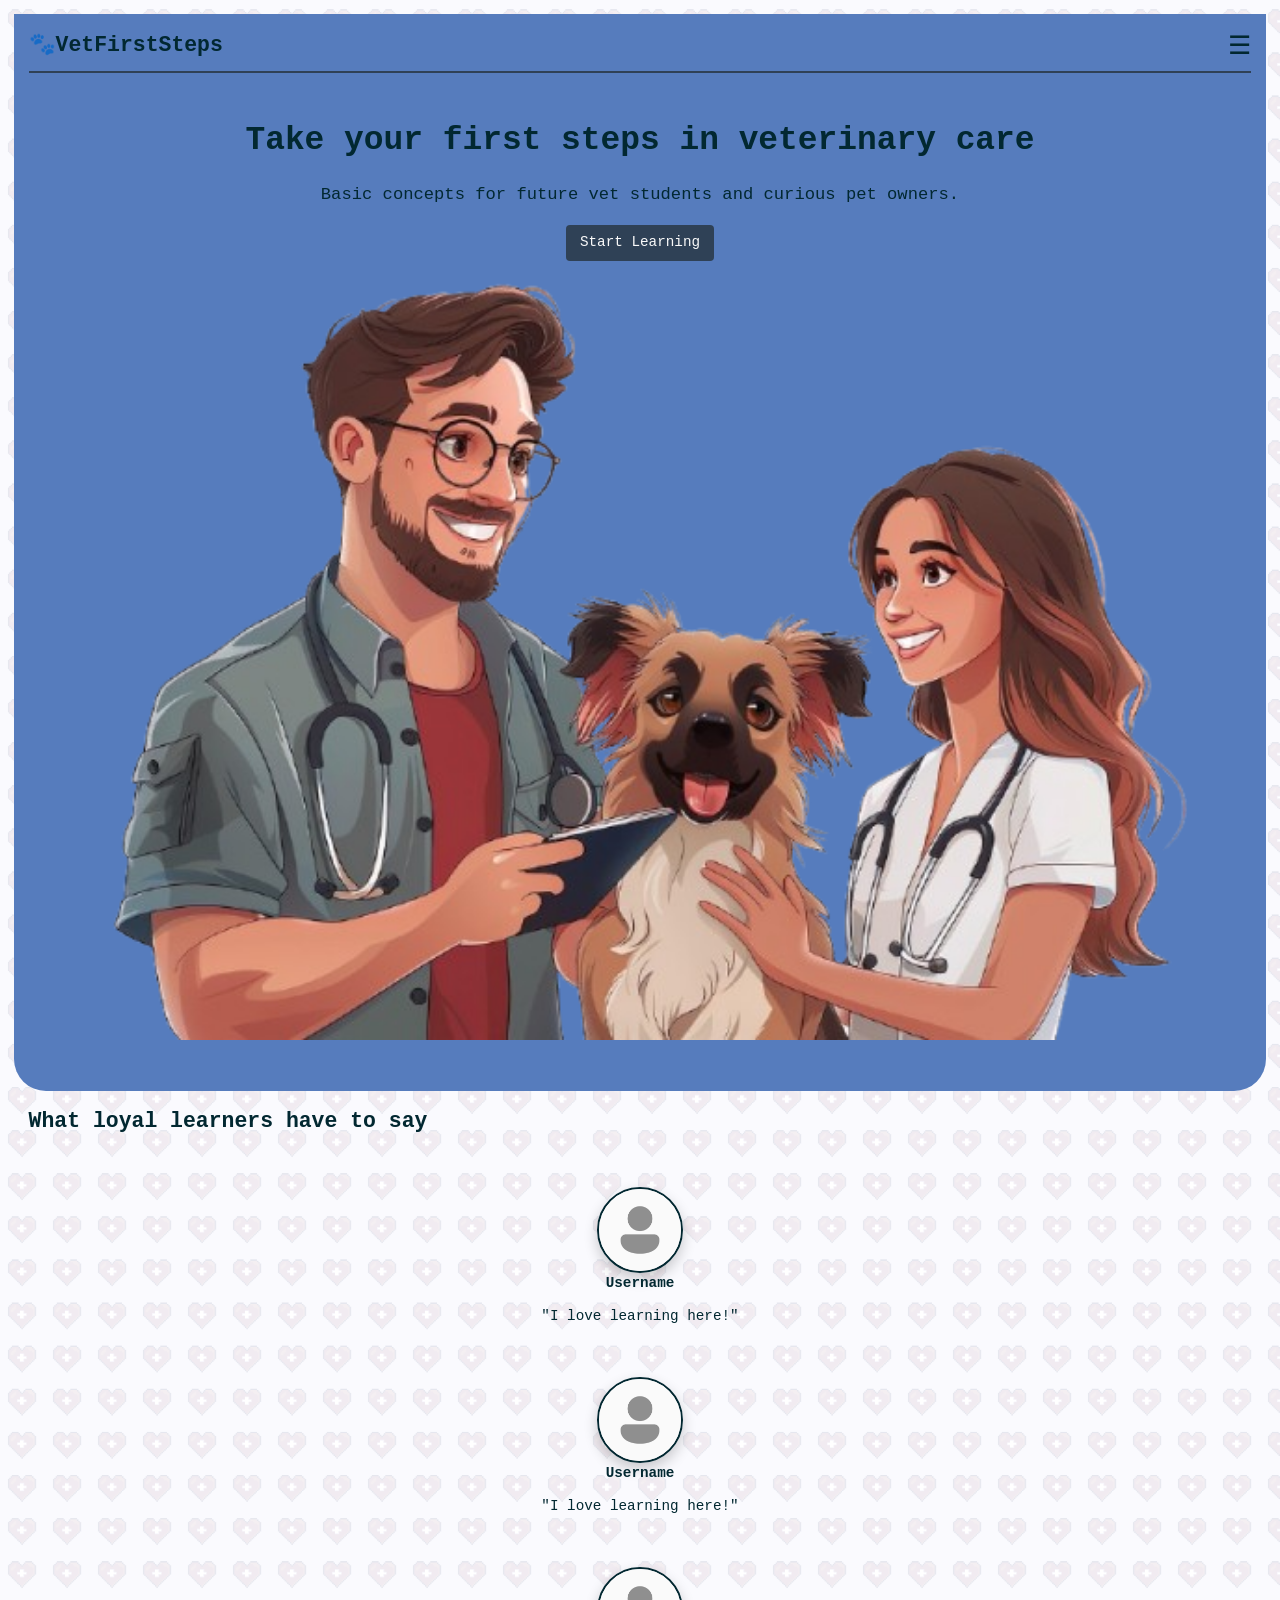
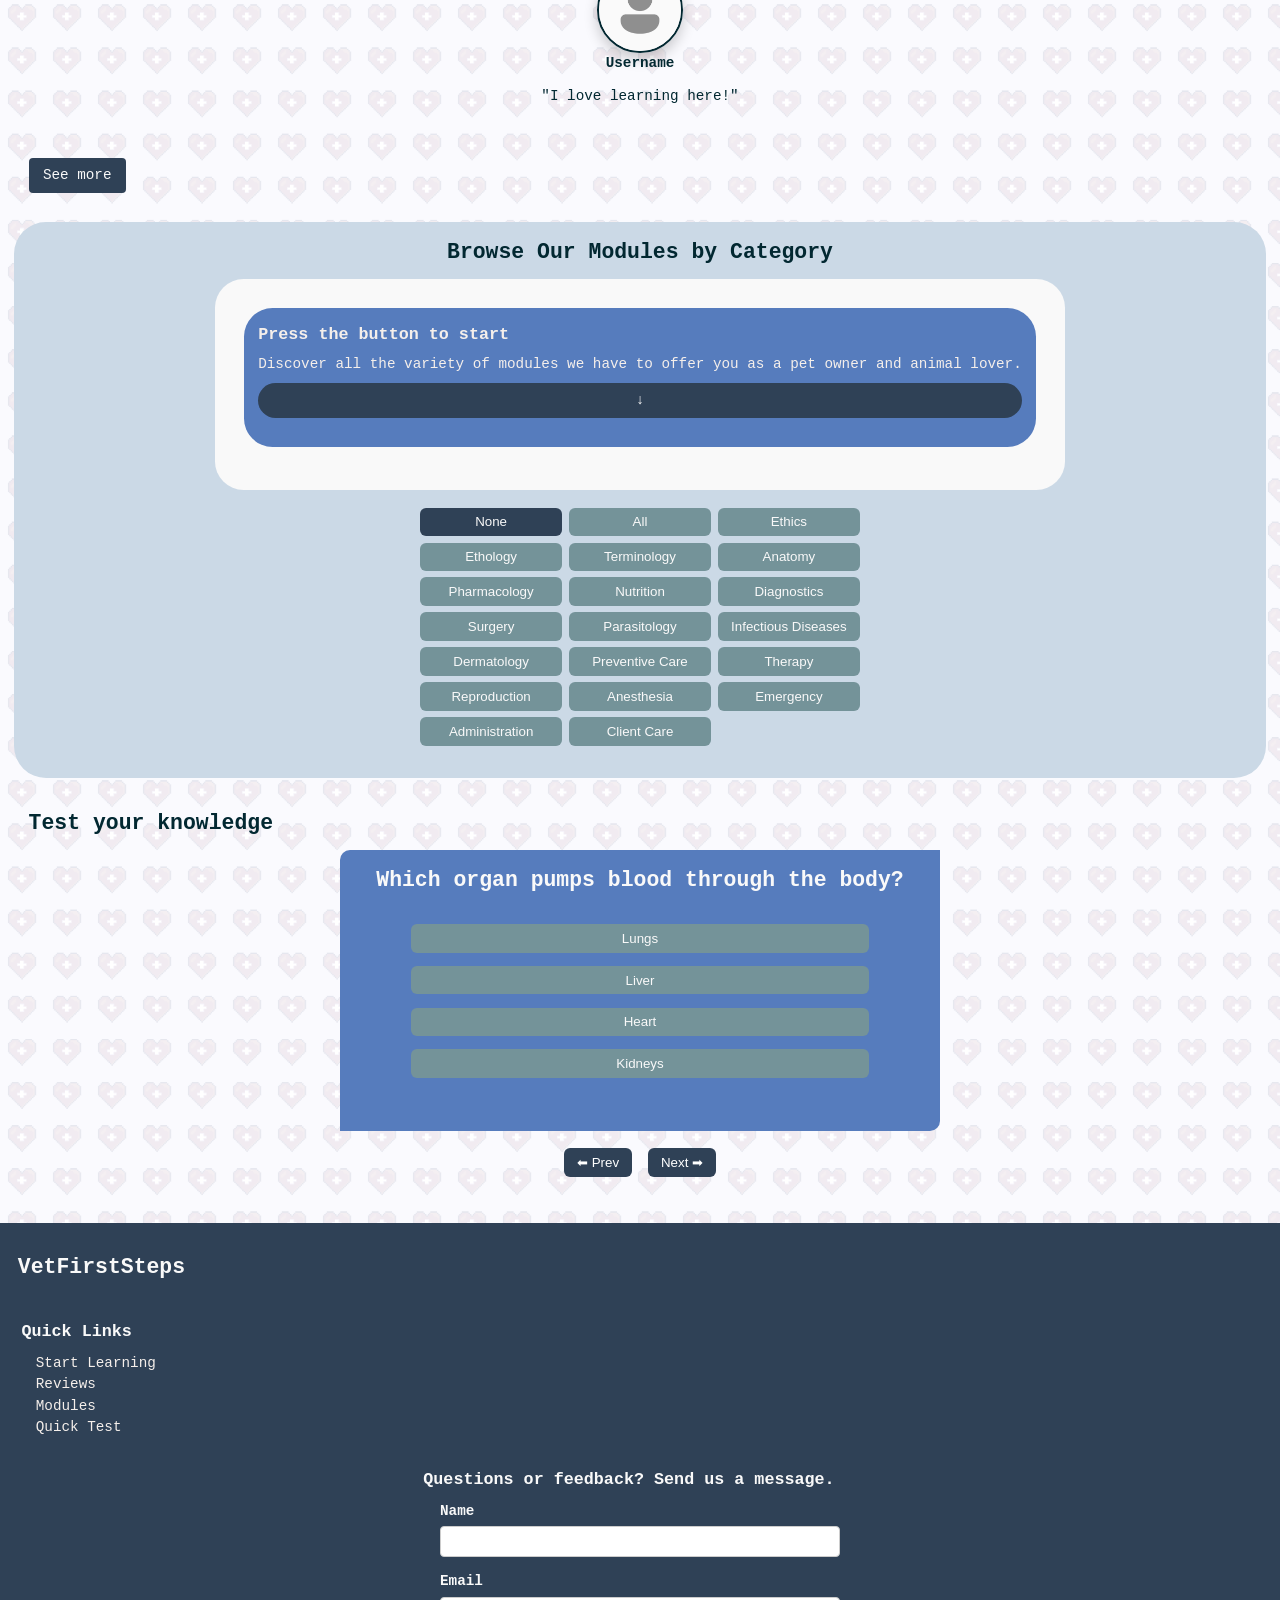
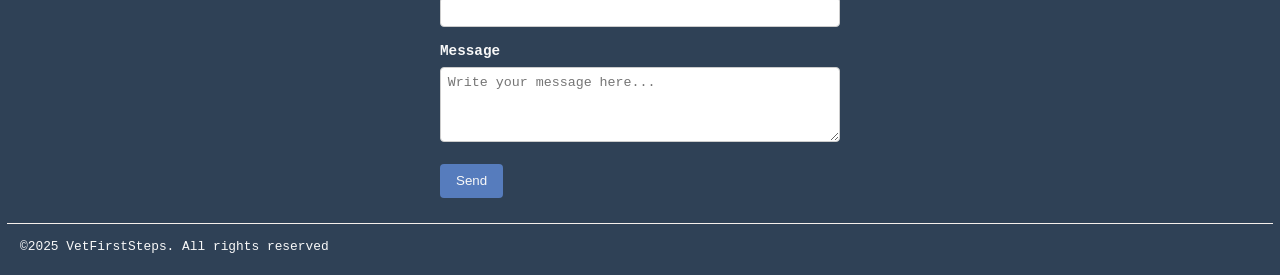
==== index.html @ 9c75fed6 "Initial Commit" ====
<!DOCTYPE html>
<html lang="en">
<head>
    <meta charset="UTF-8">
    <meta name="viewport" content="width=device-width, initial-scale=1.0">
    <title>VetFirstSteps</title>
    <link rel="stylesheet" href="styles/index.css">
    <script src="https://code.jquery.com/jquery-3.6.0.min.js" defer></script>
    <script src="js/index.js" defer></script>
</head>
<body>
    <div class="first-portion">
        <header class="site-header">
            <h2>🐾VetFirstSteps</h2>
            <button id="menu-toggle" class="menu-toggle" type="button" aria-expanded="false" aria-controls="site-header">
                ☰
            </button>
        </header>
        <nav class="site-nav" id="main-nav">
            <a href="pages/AboutUs.html">About us</a>
            <a href="pages/Help.html">Help</a>
            <div id="actions">
                <a href="pages/Login.html">Login</a>
                <span class="sep">•</span>
                <a href="pages/SignUp.html">Sign up</a>
            </div>
            <div id="nav-buttons">
                <h4>Settings</h4>
                <span>Change Language ES/EN</span><br>
                <label class="switch" id="lang-toggle">
                    <input type="checkbox">
                    <span class="slider"></span>
                </label><br>
                <span>Change Theme</span><br>
                <label class="switch" id="theme-toggle">
                    <input type="checkbox">
                    <span class="slider"></span>
                </label>
            </div>
        </nav>
        <section class="site-section">
            <div id="section-content">
                <h1>Take your first steps in veterinary care</h1>
                <p>Basic concepts for future vet students and curious pet owners.</p>
                <a href="modules/index.html">Start Learning</a>
            </div>
            <div id="section-image">
                <figure>
                    <img src="images/section-image.png" alt="section">
                </figure>
            </div>
        </section>
    </div>
    <div class="reviews" id="review-section">
        <h2>What loyal learners have to say</h2>
        <div class="review-card">
            <figure>
                <img src="images/user.png" alt="user">
                <figcaption>Username</figcaption>
            </figure>
            <p>"I love learning here!"</p>
        </div>
        <div class="review-card">
            <figure>
                <img src="images/user.png" alt="user">
                <figcaption>Username</figcaption>
            </figure>
            <p>"I love learning here!"</p>
        </div>
        <div class="review-card">
            <figure>
                <img src="images/user.png" alt="user">
                <figcaption>Username</figcaption>
            </figure>
            <p>"I love learning here!"</p>
        </div>
        <a href="#more">See more</a>
    </div>
    <div class="modules">
        <h2>Browse Our Modules by Category</h2>
        <div id="modules-grid">
            <article class="module-card" id="mod-profEth" data-category="ethics">
                <img src="images/modules/mod-profEth.png" alt="">
                <h3>Professional Ethics</h3>
                <p>Foundations of ethical practice in veterinary medicine.</p>
                <a href="modules/professional-ethics.html" class="module-link">View Module</a>
            </article>

            <article class="module-card" id="mod-canFelEth" data-category="ethology">
            <h3>Canine and Feline Ethology</h3>
            <p>Behavioral principles of dogs and cats.</p>
            <a href="modules/canine-feline-ethology.html" class="module-link">View Module</a>
            </article>

            <article class="module-card" id="mod-VetTerm" data-category="terminology">
            <h3>Veterinary Terminology</h3>
            <p>Essential terms and vocabulary for veterinary practice.</p>
            <a href="modules/veterinary-terminology.html" class="module-link">View Module</a>
            </article>

            <article class="module-card" id="mod-oie" data-category="ethics">
            <h3>OIE General Overview</h3>
            <p>Introduction to international veterinary standards and the OIE.</p>
            <a href="modules/oie-general-overview.html" class="module-link">View Module</a>
            </article>

            <article class="module-card" id="mod-anat1" data-category="anatomy">
            <h3>Anatomy & Physiology I</h3>
            <p>Basic structures and functions of animal bodies.</p>
            <a href="modules/anatomy-physiology-1.html" class="module-link">View Module</a>
            </article>

            <article class="module-card" id="mod-anat2" data-category="anatomy">
            <h3>Anatomy & Physiology II</h3>
            <p>Intermediate study of organ systems and processes.</p>
            <a href="modules/anatomy-physiology-2.html" class="module-link">View Module</a>
            </article>

            <article class="module-card" id="mod-anat3" data-category="anatomy">
            <h3>Anatomy & Physiology III</h3>
            <p>Advanced exploration of anatomy and physiology topics.</p>
            <a href="modules/anatomy-physiology-3.html" class="module-link">View Module</a>
            </article>

            <article class="module-card" id="mod-anat4" data-category="anatomy">
            <h3>Anatomy & Physiology IV</h3>
            <p>Capstone module on integrated body systems.</p>
            <a href="modules/anatomy-physiology-4.html" class="module-link">View Module</a>
            </article>

            <article class="module-card" id="mod-pharmIntro" data-category="pharmacology">
            <h3>Intro to Pharmacy</h3>
            <p>Basics of veterinary pharmacology and drug handling.</p>
            <a href="modules/intro-pharmacy.html" class="module-link">View Module</a>
            </article>

            <article class="module-card" id="mod-labIntro" data-category="diagnostics">
            <h3>Intro to Laboratory Analysis</h3>
            <p>Fundamentals of lab tests and sample evaluation.</p>
            <a href="modules/intro-laboratory-analysis.html" class="module-link">View Module</a>
            </article>

            <article class="module-card" id="mod-surgEquip" data-category="surgery">
            <h3>Surgical Equipment</h3>
            <p>Overview of tools and instruments used in veterinary surgery.</p>
            <a href="modules/surgical-equipment.html" class="module-link">View Module</a>
            </article>

            <article class="module-card" id="mod-vetNut" data-category="nutrition">
            <h3>Veterinary Nutrition</h3>
            <p>Principles of diet and feeding for animal health and wellbeing.</p>
            <a href="modules/veterinary-nutrition.html" class="module-link">View Module</a>
            </article>

            <article class="module-card" id="mod-patPrep" data-category="surgery">
            <h3>Patient Preparation</h3>
            <p>Steps to prepare animals for clinical procedures and surgery.</p>
            <a href="modules/patient-preparation.html" class="module-link">View Module</a>
            </article>

            <article class="module-card" id="mod-sampColl" data-category="diagnostics">
            <h3>Sample Collection</h3>
            <p>Techniques for collecting diagnostic samples safely and effectively.</p>
            <a href="modules/sample-collection.html" class="module-link">View Module</a>
            </article>

            <article class="module-card" id="mod-hemat" data-category="diagnostics">
            <h3>Hematology</h3>
            <p>Study of blood and related diagnostic methods in veterinary medicine.</p>
            <a href="modules/hematology.html" class="module-link">View Module</a>
            </article>

            <article class="module-card" id="mod-chem" data-category="diagnostics">
            <h3>Chemistry</h3>
            <p>Biochemical analysis relevant to veterinary diagnostics and practice.</p>
            <a href="modules/chemistry.html" class="module-link">View Module</a>
            </article>

            <article class="module-card" id="mod-pharm1" data-category="pharmacology">
            <h3>Veterinary Pharmacology I</h3>
            <p>Introduction to drug classes, mechanisms, and safe administration.</p>
            <a href="modules/veterinary-pharmacology-1.html" class="module-link">View Module</a>
            </article>

            <article class="module-card" id="mod-paras" data-category="parasitology">
            <h3>Parasitology</h3>
            <p>Identification and management of common parasites in animals.</p>
            <a href="modules/parasitology.html" class="module-link">View Module</a>
            </article>

            <article class="module-card" id="mod-infDis" data-category="infectious">
            <h3>Infectious Diseases</h3>
            <p>Overview of contagious conditions and their veterinary management.</p>
            <a href="modules/infectious-diseases.html" class="module-link">View Module</a>
            </article>

            <article class="module-card" id="mod-dermIntro" data-category="dermatology">
            <h3>Dermatology Intro</h3>
            <p>Basics of skin conditions, diagnosis, and treatments.</p>
            <a href="modules/dermatology-intro.html" class="module-link">View Module</a>
            </article>

            <article class="module-card" id="mod-vaccProg" data-category="preventive">
            <h3>Vaccination Programs</h3>
            <p>Principles of immunization and preventive veterinary care.</p>
            <a href="modules/vaccination-programs.html" class="module-link">View Module</a>
            </article>

            <article class="module-card" id="mod-fluidTher" data-category="therapy">
            <h3>Fluid Therapy</h3>
            <p>Managing hydration and electrolyte balance in veterinary patients.</p>
            <a href="modules/fluid-therapy.html" class="module-link">View Module</a>
            </article>

            <article class="module-card" id="mod-reprod" data-category="reproduction">
            <h3>Reproduction</h3>
            <p>Fundamentals of animal reproductive systems and veterinary care.</p>
            <a href="modules/reproduction.html" class="module-link">View Module</a>
            </article>

            <article class="module-card" id="mod-anest1" data-category="anesthesia">
            <h3>Anesthesia I</h3>
            <p>Introduction to anesthesia principles, monitoring, and safety.</p>
            <a href="modules/anesthesia-1.html" class="module-link">View Module</a>
            </article>

            <article class="module-card" id="mod-anest2" data-category="anesthesia">
            <h3>Anesthesia II</h3>
            <p>Advanced anesthesia techniques and protocols for veterinary practice.</p>
            <a href="modules/anesthesia-2.html" class="module-link">View Module</a>
            </article>

            <article class="module-card" id="mod-firstAid" data-category="emergency">
            <h3>First Aid</h3>
            <p>Emergency response skills for veterinary settings.</p>
            <a href="modules/first-aid.html" class="module-link">View Module</a>
            </article>

            <article class="module-card" id="mod-ultra" data-category="diagnostics">
            <h3>Ultrasound</h3>
            <p>Basics of imaging and diagnostic ultrasound in veterinary medicine.</p>
            <a href="modules/ultrasound.html" class="module-link">View Module</a>
            </article>

            <article class="module-card" id="mod-cardio" data-category="diagnostics">
            <h3>Practical Cardiology</h3>
            <p>Introduction to heart health and diagnostic cardiology techniques.</p>
            <a href="modules/practical-cardiology.html" class="module-link">View Module</a>
            </article>

            <article class="module-card" id="mod-admin" data-category="administration">
            <h3>Veterinary Administration</h3>
            <p>Managing clinics, records, and veterinary operations effectively.</p>
            <a href="modules/veterinary-administration.html" class="module-link">View Module</a>
            </article>

            <article class="module-card" id="mod-clientCare" data-category="client-care">
            <h3>Client Care</h3>
            <p>Communication and service skills for veterinary professionals.</p>
            <a href="modules/client-care.html" class="module-link">View Module</a>
            </article>

            <article class="module-card" data-category="none">
            <h3>Press the button to start</h3>
            <p>Discover all the variety of modules we have to offer you as a pet owner and animal lover.</p>
            <a href="#filter-bar" >↓</a>
            </article>
        </div>
        <div id="filter-bar">
            <button class="filter-btn" data-filter="none">None</button>
            <button class="filter-btn" data-filter="all">All</button>
            <button class="filter-btn" data-filter="ethics">Ethics</button>
            <button class="filter-btn" data-filter="ethology">Ethology</button>
            <button class="filter-btn" data-filter="terminology">Terminology</button>
            <button class="filter-btn" data-filter="anatomy">Anatomy</button>
            <button class="filter-btn" data-filter="pharmacology">Pharmacology</button>
            <button class="filter-btn" data-filter="nutrition">Nutrition</button>
            <button class="filter-btn" data-filter="diagnostics">Diagnostics</button>
            <button class="filter-btn" data-filter="surgery">Surgery</button>
            <button class="filter-btn" data-filter="parasitology">Parasitology</button>
            <button class="filter-btn" data-filter="infectious">Infectious Diseases</button>
            <button class="filter-btn" data-filter="dermatology">Dermatology</button>
            <button class="filter-btn" data-filter="preventive">Preventive Care</button>
            <button class="filter-btn" data-filter="therapy">Therapy</button>
            <button class="filter-btn" data-filter="reproduction">Reproduction</button>
            <button class="filter-btn" data-filter="anesthesia">Anesthesia</button>
            <button class="filter-btn" data-filter="emergency">Emergency</button>
            <button class="filter-btn" data-filter="administration">Administration</button>
            <button class="filter-btn" data-filter="client-care">Client Care</button>
        </div>
    </div>
    <div class="test">
        <section id="quiz">
            <h2>Test your knowledge</h2>
            <div class="quiz-container">
                <div class="quiz-track">
                    <!-- Question 1 -->
                    <div class="quiz-slide active" data-answer="2">
                        <h3>Which organ pumps blood through the body?</h3>
                        <ul>
                            <li><button class="option" data-index="0">Lungs</button></li>
                            <li><button class="option" data-index="1">Liver</button></li>
                            <li><button class="option" data-index="2">Heart</button></li>
                            <li><button class="option" data-index="3">Kidneys</button></li>
                        </ul>
                    </div>
                    <!-- Question 2 -->
                    <div class="quiz-slide" data-answer="1">
                        <h3>Which animal is a carnivore?</h3>
                        <ul>
                            <li><button class="option" data-index="0">Cow</button></li>
                            <li><button class="option" data-index="1">Lion</button></li>
                            <li><button class="option" data-index="2">Horse</button></li>
                            <li><button class="option" data-index="3">Goat</button></li>
                        </ul>
                    </div>
                    <!-- Question 3 -->
                    <div class="quiz-slide" data-answer="0">
                        <h3>Which nutrient is most important for building muscle?</h3>
                        <ul>
                            <li><button class="option" data-index="0">Protein</button></li>
                            <li><button class="option" data-index="1">Carbohydrates</button></li>
                            <li><button class="option" data-index="2">Fats</button></li>
                            <li><button class="option" data-index="3">Vitamins</button></li>
                        </ul>
                    </div>
                    <!-- Question 4 -->
                    <div class="quiz-slide" data-answer="3">
                        <h3>Which parasite is commonly found in dogs?</h3>
                        <ul>
                            <li><button class="option" data-index="0">Tapeworm</button></li>
                            <li><button class="option" data-index="1">Fleas</button></li>
                            <li><button class="option" data-index="2">Ticks</button></li>
                            <li><button class="option" data-index="3">All of the above</button></li>
                        </ul>
                    </div>
                    <!-- Question 5 -->
                    <div class="quiz-slide" data-answer="2">
                        <h3>Which diagnostic tool uses sound waves?</h3>
                        <ul>
                            <li><button class="option" data-index="0">X-ray</button></li>
                            <li><button class="option" data-index="1">MRI</button></li>
                            <li><button class="option" data-index="2">Ultrasound</button></li>
                            <li><button class="option" data-index="3">CT Scan</button></li>
                        </ul>
                    </div>
                    <!-- Question 6 -->
                    <div class="quiz-slide" data-answer="1">
                        <h3>Which organ filters toxins from the blood?</h3>
                        <ul>
                            <li><button class="option" data-index="0">Heart</button></li>
                            <li><button class="option" data-index="1">Liver</button></li>
                            <li><button class="option" data-index="2">Kidneys</button></li>
                            <li><button class="option" data-index="3">Lungs</button></li>
                        </ul>
                    </div>
                    <!-- Question 7 -->
                    <div class="quiz-slide" data-answer="0">
                        <h3>What is the normal body temperature of a dog?</h3>
                        <ul>
                            <li><button class="option" data-index="0">38–39°C</button></li>
                            <li><button class="option" data-index="1">36–37°C</button></li>
                            <li><button class="option" data-index="2">40–41°C</button></li>
                            <li><button class="option" data-index="3">34–35°C</button></li>
                        </ul>
                    </div>
                </div>
            </div>
            <div class="quiz-nav">
                <button id="prev">⬅ Prev</button>
                <button id="next">Next ➡</button>
            </div>
            <div id="quiz-score" style="display:none;">
                <h3>Your Score:</h3>
                <p id="score-text"></p>
            <button id="retry">Retry Quiz 🔄</button>
            </div>
        </section>
    </div>
    <footer>
        <h2>VetFirstSteps</h2>
        <div class="quick-links">
            <h3>Quick Links</h3>
            <ul>
                <li><a href="#section-content">Start Learning</a></li>
                <li><a href="#review-section">Reviews</a></li>
                <li><a href="#modules-grid">Modules</a></li>
                <li><a href="#quiz">Quick Test</a></li>
            </ul>
        </div>
        <div class="form">
            <h3>Questions or feedback? Send us a message.</h3>
            <form id="contact-form" action="php/Contact.php" method="post" novalidate>
                <div class="field">
                    <label for="name">Name</label>
                    <input type="text" id="name" name="name" required>
                </div>
                <div class="field">
                    <label for="email">Email</label>
                    <input type="email" id="email" name="email" required>
                </div>
                <div class="field">
                    <label for="message">Message</label>
                    <textarea id="message" name="message" rows="4" placeholder="Write your message here..." required></textarea>
                </div>
                <button type="submit">Send</button>
            </form>
        </div>
        <p class="copyright"> ©2025 VetFirstSteps. All rights reserved</p>
    </footer>
</body>
</html>
---- styles/index.css ----
* {
    margin: 0;
    padding: 0;
    box-sizing: border-box;
}

:root{
    --primary-light-color: #f9f9f9;
    --primary-dark-color: #2f4156;
    --secondary-light-color: #f5efeb;
    --secondary-dark-color: #567cbd;
    --third-color: #cbd9e6;
    --text-color: #022831;
}

/*Body settings*/
body {
    font-family: monospace;
    font-size: 1.1em;
    line-height: 1.5;
    color: var(--text-color);
    padding: 1em;
    background-color: var(--primary-light-color);

    background-image: url("../images/background-light.png");
    background-size: 45px;
    background-color: rgba(249, 250, 254, 0.9);
    background-blend-mode:lighten;
    
    animation: moveBackground 30s linear infinite;
}
body.dark-mode{
    color: var(--primary-light-color);
    background-image: url("../images/background.png");
    background-repeat: repeat;
    background-size: 100px;
    background-color: rgba(0, 0, 0, 0.5);
    background-blend-mode: multiply;
    animation: moveBackground 30s linear infinite; /*fix if image in light*/
}
@keyframes moveBackground{
    0%{
        background-position: 0 0;
    }
    25%{
        background-position: 25% 0;
    }
    50%{
        background-position: 50% 0;
    }
    75%{
        background-position: 75% 0;
    }
    100%{
        background-position: 100% 0;
    }
}

/*First Portion settings*/
.first-portion{
    background-color: var(--secondary-dark-color);
    border-bottom-right-radius: 2rem;
    border-bottom-left-radius: 2rem;
    padding: 1em;
}
body.dark-mode .first-portion{
    background-color: var(--primary-dark-color);
}

/*Header*/
.site-header{
    display: flex;
    justify-content: space-between;
    align-items: center;
    padding-bottom:0.75em;
    border-bottom: var(--primary-dark-color) 2px solid;
}
body.dark-mode .site-header{
    color: var(--primary-light-color);
}
.site-header h2{
    font-size: 1.5em;
}
/*Menu*/
.menu-toggle {
    background: none;
    border: none;
    font-size: 1.5em;
    color: var(--text-color);
    cursor: pointer;
}
.menu-toggle:hover{
    transform: scale(90%);
}
body.dark-mode .menu-toggle{
    color: var(--primary-light-color);
}
/*Main nav hidden by default*/
.site-nav {
    display: none;
    gap: 0.75em;
    background: #c4f2fd;
    background-color: var(--third-color);
    padding: 1em;
}
body.dark-mode .site-nav{
    background-color: #749399;
}
.site-nav.active {
    display: grid;
    grid-template-columns: 1fr 1fr;
}
.site-nav a {
    grid-column: 1/2;
    text-decoration: none;
    color: var(--text-color);
    font-weight: bold;
    transition: color 0.3s ease;
    text-align: center;
}
.site-nav a:hover{
    background-color: #02283139;
}
body.dark-mode .site-nav a{
    color: var(--primary-light-color);
}
#actions{
    grid-column: 1/2;
    grid-row: 3/5;
    text-align: center;
    font-size: 1.3em;
    font-weight: bolder;
}
#actions a:hover{
    background-color: var(--third-color);
    color: #749399;
}
body.dark-mode #actions a:hover{
    background-color: #749399;
    color: var(--text-color);
}
#nav-buttons{
    grid-row: 1/5;
    grid-column: 2/3;
    background-color: #749399;
    padding: 1em;
    align-items: center;
    justify-content: center;
    text-align: center;
    box-shadow: 0 4px 8px rgba(0,0,0,0.1);
    border: 1px solid #ddd;
    border-radius: 8px;
}
body.dark-mode #nav-buttons {
    background: var(--third-color);
    color: var(--text-color);
}
#nav-buttons h4 {
    color: #333;
    font-size: large;
}
#nav-buttons span {
    display: inline-block;
}
/* The switch - the box around the slider */
.switch {
    font-size: 12px;
    position: relative;
    display: inline-block;
    width: 3.5em;
    height: 2em;
}
/* Hide default HTML checkbox */
.switch input {
    opacity: 0;
    width: 0;
    height: 0;
}
/* The slider */
.slider {
    position: absolute;
    cursor: pointer;
    top: 0;
    left: 0;
    right: 0;
    bottom: 0;
    background-color: #fff;
    border: 1px solid #adb5bd;
    transition: .4s;
    border-radius: 30px;
}
.slider:before {
    position: absolute;
    content: "";
    height: 1.4em;
    width: 1.4em;
    border-radius: 20px;
    left: 0.27em;
    bottom: 0.25em;
    background-color: #adb5bd;
    transition: .4s;
}
input:checked + .slider {
    background-color: #007bff;
    border: 1px solid #007bff;
}
input:focus + .slider {
    box-shadow: 0 0 1px #007bff;
}
input:checked + .slider:before {
    transform: translateX(1.4em);
    background-color: #fff;
}

/*Site section*/
.site-section{
    text-align: center;
    padding: 2em 1em;
    padding-bottom: 1em;
    margin: 1em 0;
}
/*Section Content*/
#section-content h1{
    font-size: 2.3em;
    margin-bottom: 0.5em;
}
#section-content p{
    margin-bottom: 1em;
    font-size: 1.2em;
}
#section-content a {
    display: inline-block;
    background: var(--primary-dark-color);
    color: var(--primary-light-color);
    padding: 0.5em 1em;
    border-radius: 4px;
    text-decoration: none;
    margin-bottom: 1em;
}
#section-content a:hover{
    transform: scale(90%);
}
body.dark-mode #section-content a{
    background-color: var(--third-color);
    color: var(--text-color);
}
/*Section image*/
#section-image figure{
    margin: 0 2em;
    min-height: 200px;
    border-radius: 2em;
    margin-top: 0.5em;
}
#section-image figure:hover {
    box-shadow: 0 6px 14px rgba(0,0,0,0.2);
}
#section-image figure img{
    width: 100%;
}


/*Reviews*/
.reviews{
    padding: 1em;
}
/*Review card*/
.review-card{
    flex-direction: column;
    display: flex;
    margin: 3.5em;
    justify-content: center;
    align-items: center;
}
.review-card:hover {
    box-shadow: 0 6px 14px rgba(0,0,0,0.2);
    transform: scale(120%);
}
.review-card figure{
    display: flex;
    flex-direction: column;
    justify-content: center;
    align-items: center;
    margin-bottom: 0.8em;
}
.review-card figure img{
    border-radius: 40em;
    width: 6em;
    border: 0.18em solid var(--text-color);
    box-shadow: 0 6px 14px rgba(0,0,0,0.2);
}
.review-card figure figcaption{
    font-weight: bolder;
}
.reviews a {
    display: inline-block;
    background: var(--primary-dark-color);
    color: var(--primary-light-color);
    padding: 0.5em 1em;
    border-radius: 4px;
    text-decoration: none;
    margin-bottom: 1em;
}
.reviews a:hover{
    transform: scale(90%);
}


/*modules*/
.modules{
    background-color: var(--third-color);
    border-radius: 2rem;
    padding: 1em;
    display: flex;
    flex-direction: column;
    justify-content: center;
    align-items: center;
}
.modules h2{
    margin-bottom: 0.5em;
}
body.dark-mode .modules{
    background-color: var(--primary-dark-color);
}
#modules-grid{
    background-color: var(--primary-light-color);
    border-radius: 2em;
    padding: 2em;
}
body.dark-mode #modules-grid{
    background-color: #adb5bd;
}
.module-card{
    background-color: var(--secondary-dark-color);
    border-radius: 2em;
    padding: 1em;
    display: flex;
    flex-direction: column;
    color: var(--secondary-light-color);
    margin-bottom: 1em;
    gap: 0.5em;
}
.module-card img{
    border-radius: 2em;
    width: 100%;
}
.module-card a {
    display: inline-block;
    background: var(--primary-dark-color);
    color: var(--primary-light-color);
    padding: 0.5em 1em;
    border-radius: 4em;
    text-decoration: none;
    margin-bottom: 1em;
    display: flex;
    justify-content: center;
}
.module-card a:hover{
    transform: scale(90%);
}
#filter-bar {
    text-align: center;
    margin: 1em 0;
    display: grid;
    grid-template-columns: 1fr 1fr 1fr;
}
.filter-btn {
    background: #749399;
    color: var(--primary-light-color);
    border: none;
    padding: 0.5em 1em;
    margin: 0.25em;
    border-radius: 6px;
    cursor: pointer;
    transition: background 0.3s ease;
}
.filter-btn:hover {
    background: #5a7378;
}
.filter-btn.active {
    background: var(--primary-dark-color);
}
body.dark-mode .filter-btn.active {
    background: var(--text-color);
}


/*Quiz*/
.test{
    padding: 1em;
}
#quiz h2{
    margin-bottom: 0.5em;
    margin-top: 0.7em;
}
.quiz-container {
    overflow: hidden;
    width: 100%;
    max-width: 600px;
    margin: auto;
}
.quiz-track {
    display: flex;
    transition: transform 0.5s ease;
}
.quiz-slide {
    display: flex;
    flex-direction: column;
    text-align: center;
    min-width: 100%;
    box-sizing: border-box;
    padding: 1em;
    background-color: var(--secondary-dark-color);
    border-top-left-radius: 10px;
    border-bottom-right-radius: 10px;
}
body.dark-mode .quiz-slide{
    background-color: var(--primary-dark-color);
}
.quiz-slide h3{
    margin-bottom: 1em;
    font-size: 1.5em;
    color: var(--primary-light-color);
}
.quiz-slide ul{
    list-style-type: none;
}
.quiz-slide button {
    background: #749399;
    color: var(--primary-light-color);
    border: none;
    padding: 0.5em 1em;
    margin: 0.5em;
    border-radius: 6px;
    cursor: pointer;
    width: 80%;
    transition: background 0.3s ease;
}
.quiz-slide button:hover {
    background: #5a7378;
    box-shadow: 0 6px 14px rgba(0,0,0,0.2);
}
.quiz-nav {
    margin-top: 1em;
    text-align: center;
}
.quiz-nav button {
    background: var(--primary-dark-color);
    color: #fff;
    border: none;
    padding: 0.5em 1em;
    margin: 0.25em;
    border-radius: 6px;
    cursor: pointer;
}
.quiz-nav button:hover{
    transform: scale(90%);
}
#quiz-score{
    display: flex;
    flex-direction: column;
    text-align: center;
    justify-content: center;
}
#retry{
    background: var(--primary-dark-color);
    color: #fff;
    border: none;
    padding: 0.5em 1em;
    border-radius: 6px;
    cursor: pointer;
    margin: 0.5em 5em;
}
#retry:hover{
    transform: scale(90%);
}


/*Footer*/
footer {
    margin-left: -1em;
    margin-right: -1em;
    margin-bottom: -1em;
    background-color: var(--primary-dark-color);
    margin-top: 2em;
    color: var(--primary-light-color);
    padding: 0.5em;
}
footer h2 {
    margin: 0;
    padding: 1em;
    margin-left: -0.5em;
}
footer .quick-links {
    display: inline-block;
    text-align: left;
    margin: 1em;
}
footer .quick-links h3 {
    margin-bottom: 0.5em;
}
footer .quick-links ul {
    list-style: none;
    padding: 0;
}
footer .quick-links a {
    margin: 0.3em 0;
    padding-left: 1em;
    text-decoration: none;
    color: var(--secondary-light-color);
    transition: color 0.3s ease;
}
footer .quick-links a:hover {
    color: var(--secondary-dark-color);
}
footer .form {
    margin: 1em auto;
    max-width: 400px;
    text-align: left;
}
footer .form h3 {
    font-style: normal;
    margin-bottom: 0.5em;
    margin-left: -1em;
}
footer .form .field {
    margin-bottom: 1em;
}
footer .form label {
    display: block;
    margin-bottom: 0.3em;
    font-weight: bold;
}
footer .form input,
footer .form textarea {
    width: 100%;
    padding: 0.5em;
    border: 1px solid #ccc;
    border-radius: 4px;
}
footer .form button {
    background-color: var(--secondary-dark-color);
    color: var(--primary-light-color);
    border: none;
    padding: 0.7em 1.2em;
    border-radius: 4px;
    cursor: pointer;
    transition: background-color 0.3s ease;
}
footer .form button:hover {
    background-color: var(--text-color);
    transform: scale(90%);
}
footer .copyright {
    border-top: 1px solid var(--secondary-light-color);
    margin-top: 2em;
    padding: 1em;
    font-size: 0.9em;
    color: var(--primary-light-color);
}
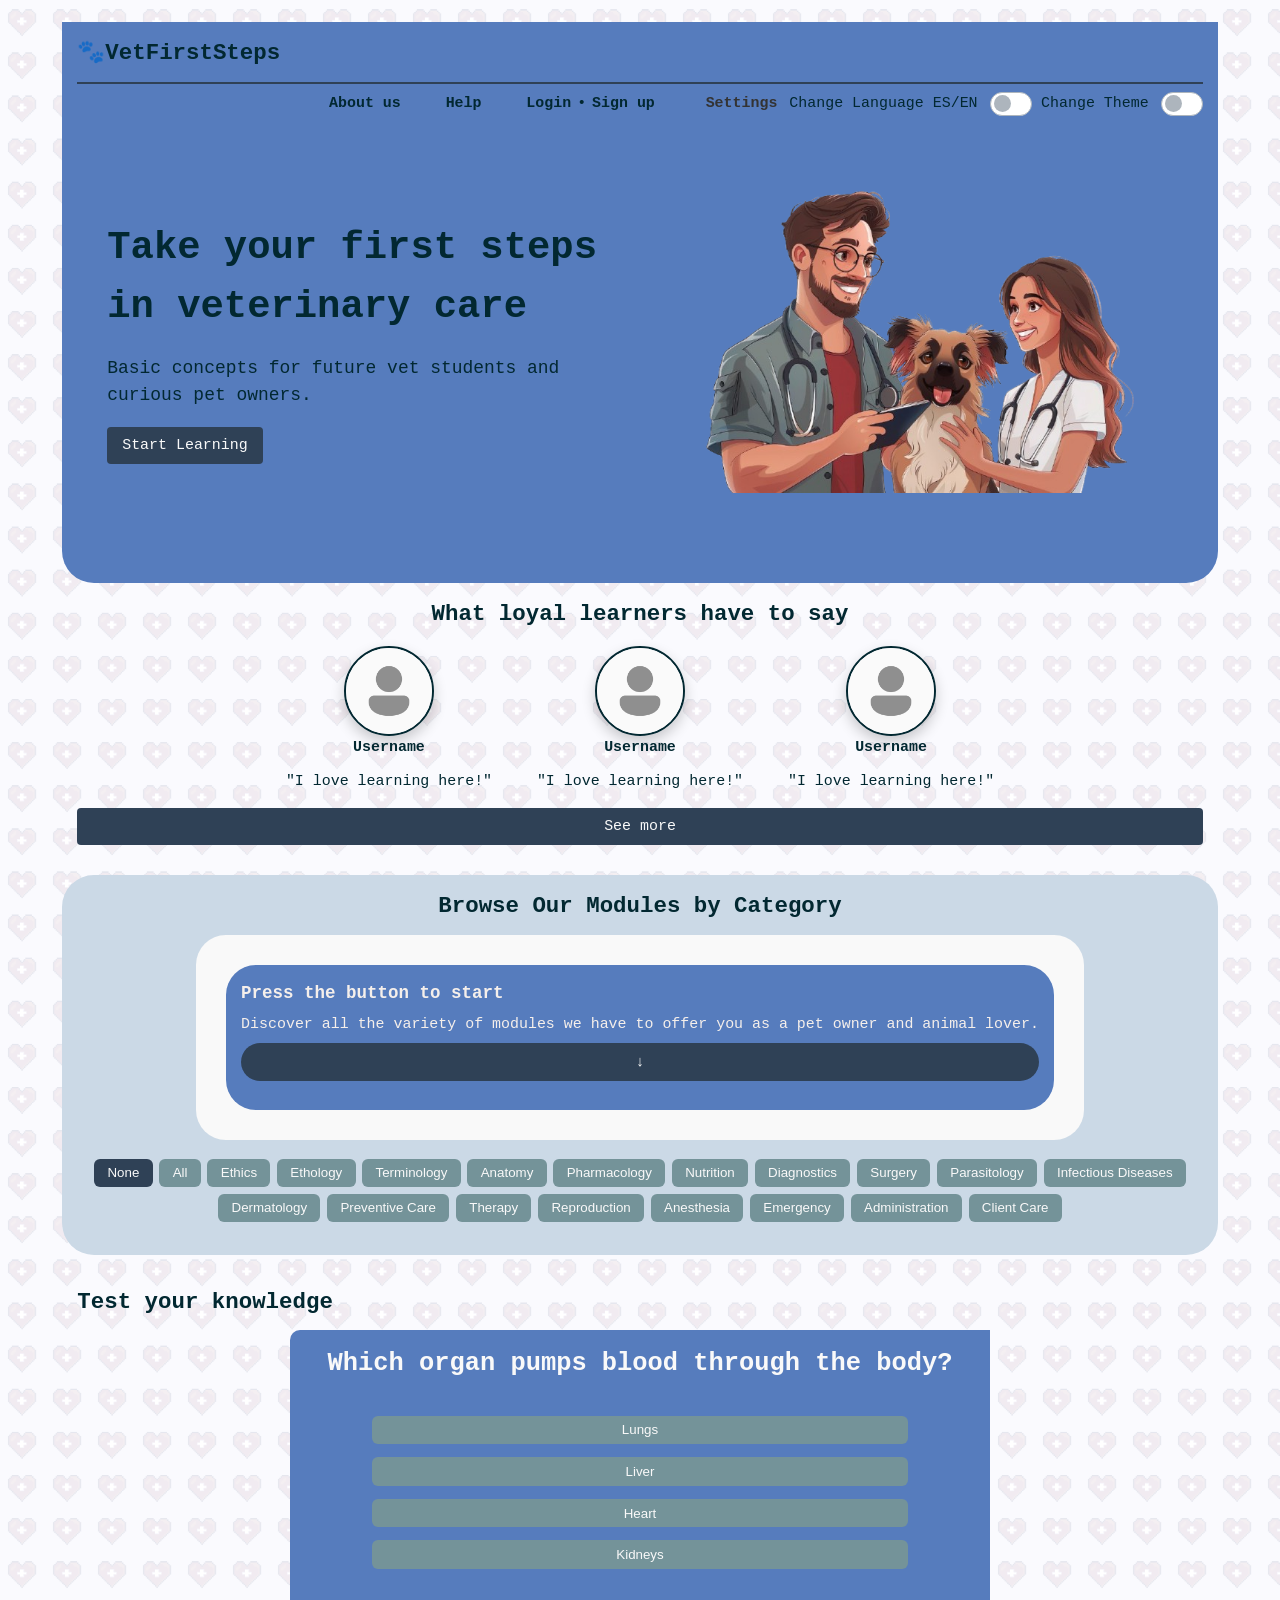
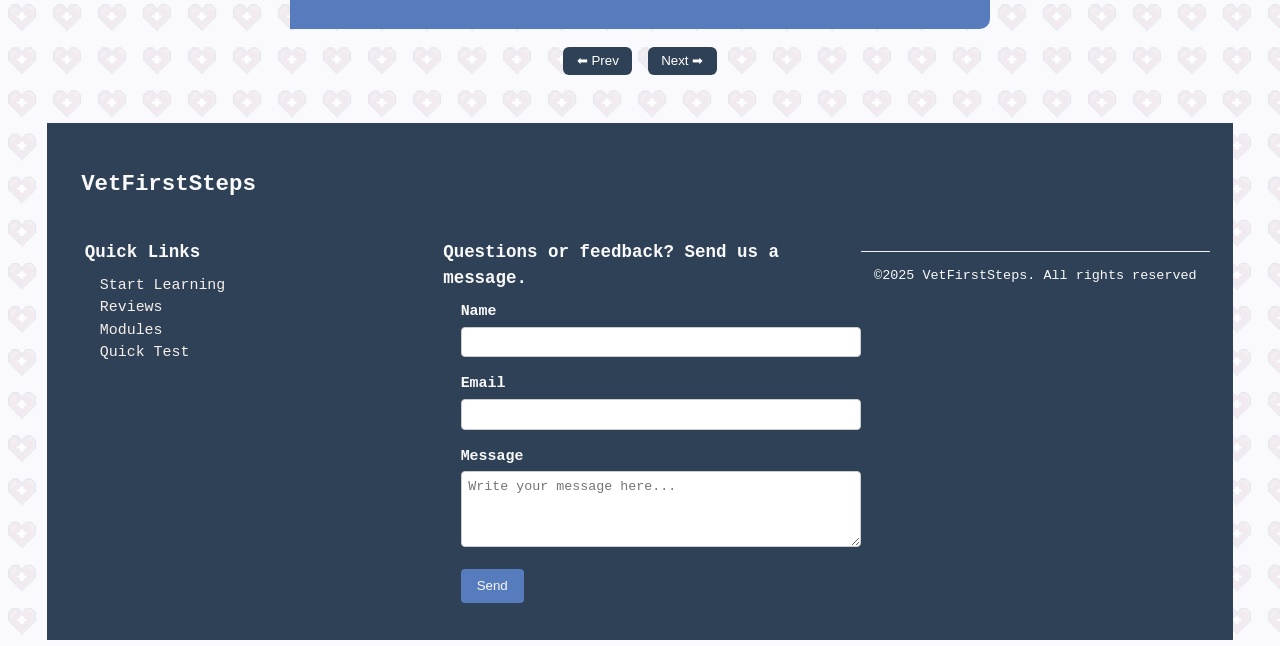
==== commit 058ecdca: "update august 2026" ====
--- a/index.html
+++ b/index.html
@@ -17,8 +17,8 @@
             </button>
         </header>
         <nav class="site-nav" id="main-nav">
-            <a href="pages/AboutUs.html">About us</a>
-            <a href="pages/Help.html">Help</a>
+            <a href="pages/coming-soon.html">About us</a>
+            <a href="pages/coming-soon.html">Help</a>
             <div id="actions">
                 <a href="pages/Login.html">Login</a>
                 <span class="sep">•</span>
@@ -89,175 +89,175 @@
             <article class="module-card" id="mod-canFelEth" data-category="ethology">
             <h3>Canine and Feline Ethology</h3>
             <p>Behavioral principles of dogs and cats.</p>
-            <a href="modules/canine-feline-ethology.html" class="module-link">View Module</a>
+            <a href="pages/coming-soon.html" class="module-link">View Module</a>
             </article>
 
             <article class="module-card" id="mod-VetTerm" data-category="terminology">
             <h3>Veterinary Terminology</h3>
             <p>Essential terms and vocabulary for veterinary practice.</p>
-            <a href="modules/veterinary-terminology.html" class="module-link">View Module</a>
+            <a href="pages/coming-soon.html" class="module-link">View Module</a>
             </article>
 
             <article class="module-card" id="mod-oie" data-category="ethics">
             <h3>OIE General Overview</h3>
             <p>Introduction to international veterinary standards and the OIE.</p>
-            <a href="modules/oie-general-overview.html" class="module-link">View Module</a>
+            <a href="pages/coming-soon.html" class="module-link">View Module</a>
             </article>
 
             <article class="module-card" id="mod-anat1" data-category="anatomy">
             <h3>Anatomy & Physiology I</h3>
             <p>Basic structures and functions of animal bodies.</p>
-            <a href="modules/anatomy-physiology-1.html" class="module-link">View Module</a>
+            <a href="pages/coming-soon.html" class="module-link">View Module</a>
             </article>
 
             <article class="module-card" id="mod-anat2" data-category="anatomy">
             <h3>Anatomy & Physiology II</h3>
             <p>Intermediate study of organ systems and processes.</p>
-            <a href="modules/anatomy-physiology-2.html" class="module-link">View Module</a>
+            <a href="pages/coming-soon.html" class="module-link">View Module</a>
             </article>
 
             <article class="module-card" id="mod-anat3" data-category="anatomy">
             <h3>Anatomy & Physiology III</h3>
             <p>Advanced exploration of anatomy and physiology topics.</p>
-            <a href="modules/anatomy-physiology-3.html" class="module-link">View Module</a>
+            <a href="pages/coming-soon.html" class="module-link">View Module</a>
             </article>
 
             <article class="module-card" id="mod-anat4" data-category="anatomy">
             <h3>Anatomy & Physiology IV</h3>
             <p>Capstone module on integrated body systems.</p>
-            <a href="modules/anatomy-physiology-4.html" class="module-link">View Module</a>
+            <a href="pages/coming-soon.html" class="module-link">View Module</a>
             </article>
 
             <article class="module-card" id="mod-pharmIntro" data-category="pharmacology">
             <h3>Intro to Pharmacy</h3>
             <p>Basics of veterinary pharmacology and drug handling.</p>
-            <a href="modules/intro-pharmacy.html" class="module-link">View Module</a>
+            <a href="pages/coming-soon.html" class="module-link">View Module</a>
             </article>
 
             <article class="module-card" id="mod-labIntro" data-category="diagnostics">
             <h3>Intro to Laboratory Analysis</h3>
             <p>Fundamentals of lab tests and sample evaluation.</p>
-            <a href="modules/intro-laboratory-analysis.html" class="module-link">View Module</a>
+            <a href="pages/coming-soon.html" class="module-link">View Module</a>
             </article>
 
             <article class="module-card" id="mod-surgEquip" data-category="surgery">
             <h3>Surgical Equipment</h3>
             <p>Overview of tools and instruments used in veterinary surgery.</p>
-            <a href="modules/surgical-equipment.html" class="module-link">View Module</a>
+            <a href="pages/coming-soon.html" class="module-link">View Module</a>
             </article>
 
             <article class="module-card" id="mod-vetNut" data-category="nutrition">
             <h3>Veterinary Nutrition</h3>
             <p>Principles of diet and feeding for animal health and wellbeing.</p>
-            <a href="modules/veterinary-nutrition.html" class="module-link">View Module</a>
+            <a href="pages/coming-soon.html" class="module-link">View Module</a>
             </article>
 
             <article class="module-card" id="mod-patPrep" data-category="surgery">
             <h3>Patient Preparation</h3>
             <p>Steps to prepare animals for clinical procedures and surgery.</p>
-            <a href="modules/patient-preparation.html" class="module-link">View Module</a>
+            <a href="pages/coming-soon.html" class="module-link">View Module</a>
             </article>
 
             <article class="module-card" id="mod-sampColl" data-category="diagnostics">
             <h3>Sample Collection</h3>
             <p>Techniques for collecting diagnostic samples safely and effectively.</p>
-            <a href="modules/sample-collection.html" class="module-link">View Module</a>
+            <a href="pages/coming-soon.html" class="module-link">View Module</a>
             </article>
 
             <article class="module-card" id="mod-hemat" data-category="diagnostics">
             <h3>Hematology</h3>
             <p>Study of blood and related diagnostic methods in veterinary medicine.</p>
-            <a href="modules/hematology.html" class="module-link">View Module</a>
+            <a href="pages/coming-soon.html" class="module-link">View Module</a>
             </article>
 
             <article class="module-card" id="mod-chem" data-category="diagnostics">
             <h3>Chemistry</h3>
             <p>Biochemical analysis relevant to veterinary diagnostics and practice.</p>
-            <a href="modules/chemistry.html" class="module-link">View Module</a>
+            <a href="pages/coming-soon.html" class="module-link">View Module</a>
             </article>
 
             <article class="module-card" id="mod-pharm1" data-category="pharmacology">
             <h3>Veterinary Pharmacology I</h3>
             <p>Introduction to drug classes, mechanisms, and safe administration.</p>
-            <a href="modules/veterinary-pharmacology-1.html" class="module-link">View Module</a>
+            <a href="pages/coming-soon.html" class="module-link">View Module</a>
             </article>
 
             <article class="module-card" id="mod-paras" data-category="parasitology">
             <h3>Parasitology</h3>
             <p>Identification and management of common parasites in animals.</p>
-            <a href="modules/parasitology.html" class="module-link">View Module</a>
+            <a href="pages/coming-soon.html" class="module-link">View Module</a>
             </article>
 
             <article class="module-card" id="mod-infDis" data-category="infectious">
             <h3>Infectious Diseases</h3>
             <p>Overview of contagious conditions and their veterinary management.</p>
-            <a href="modules/infectious-diseases.html" class="module-link">View Module</a>
+            <a href="pages/coming-soon.html" class="module-link">View Module</a>
             </article>
 
             <article class="module-card" id="mod-dermIntro" data-category="dermatology">
             <h3>Dermatology Intro</h3>
             <p>Basics of skin conditions, diagnosis, and treatments.</p>
-            <a href="modules/dermatology-intro.html" class="module-link">View Module</a>
+            <a href="pages/coming-soon.html" class="module-link">View Module</a>
             </article>
 
             <article class="module-card" id="mod-vaccProg" data-category="preventive">
             <h3>Vaccination Programs</h3>
             <p>Principles of immunization and preventive veterinary care.</p>
-            <a href="modules/vaccination-programs.html" class="module-link">View Module</a>
+            <a href="pages/coming-soon.html" class="module-link">View Module</a>
             </article>
 
             <article class="module-card" id="mod-fluidTher" data-category="therapy">
             <h3>Fluid Therapy</h3>
             <p>Managing hydration and electrolyte balance in veterinary patients.</p>
-            <a href="modules/fluid-therapy.html" class="module-link">View Module</a>
+            <a href="pages/coming-soon.html" class="module-link">View Module</a>
             </article>
 
             <article class="module-card" id="mod-reprod" data-category="reproduction">
             <h3>Reproduction</h3>
             <p>Fundamentals of animal reproductive systems and veterinary care.</p>
-            <a href="modules/reproduction.html" class="module-link">View Module</a>
+            <a href="pages/coming-soon.html" class="module-link">View Module</a>
             </article>
 
             <article class="module-card" id="mod-anest1" data-category="anesthesia">
             <h3>Anesthesia I</h3>
             <p>Introduction to anesthesia principles, monitoring, and safety.</p>
-            <a href="modules/anesthesia-1.html" class="module-link">View Module</a>
+            <a href="pages/coming-soon.html" class="module-link">View Module</a>
             </article>
 
             <article class="module-card" id="mod-anest2" data-category="anesthesia">
             <h3>Anesthesia II</h3>
             <p>Advanced anesthesia techniques and protocols for veterinary practice.</p>
-            <a href="modules/anesthesia-2.html" class="module-link">View Module</a>
+            <a href="pages/coming-soon.html" class="module-link">View Module</a>
             </article>
 
             <article class="module-card" id="mod-firstAid" data-category="emergency">
             <h3>First Aid</h3>
             <p>Emergency response skills for veterinary settings.</p>
-            <a href="modules/first-aid.html" class="module-link">View Module</a>
+            <a href="pages/coming-soon.html" class="module-link">View Module</a>
             </article>
 
             <article class="module-card" id="mod-ultra" data-category="diagnostics">
             <h3>Ultrasound</h3>
             <p>Basics of imaging and diagnostic ultrasound in veterinary medicine.</p>
-            <a href="modules/ultrasound.html" class="module-link">View Module</a>
+            <a href="pages/coming-soon.html" class="module-link">View Module</a>
             </article>
 
             <article class="module-card" id="mod-cardio" data-category="diagnostics">
             <h3>Practical Cardiology</h3>
             <p>Introduction to heart health and diagnostic cardiology techniques.</p>
-            <a href="modules/practical-cardiology.html" class="module-link">View Module</a>
+            <a href="pages/coming-soon.html" class="module-link">View Module</a>
             </article>
 
             <article class="module-card" id="mod-admin" data-category="administration">
             <h3>Veterinary Administration</h3>
             <p>Managing clinics, records, and veterinary operations effectively.</p>
-            <a href="modules/veterinary-administration.html" class="module-link">View Module</a>
+            <a href="pages/coming-soon.html" class="module-link">View Module</a>
             </article>
 
             <article class="module-card" id="mod-clientCare" data-category="client-care">
             <h3>Client Care</h3>
             <p>Communication and service skills for veterinary professionals.</p>
-            <a href="modules/client-care.html" class="module-link">View Module</a>
+            <a href="pages/coming-soon.html" class="module-link">View Module</a>
             </article>
 
             <article class="module-card" data-category="none">
--- a/styles/index.css
+++ b/styles/index.css
@@ -558,8 +558,377 @@
     color: var(--primary-light-color);
 }
 
-
-
-
-
-
+/* ============================= */
+/* Module detail page (modules/*.html) */
+/* ============================= */
+
+.module-page-header{
+    background-color: var(--secondary-dark-color);
+    border-bottom-right-radius: 2rem;
+    border-bottom-left-radius: 2rem;
+    padding: 1em;
+}
+body.dark-mode .module-page-header{
+    background-color: var(--primary-dark-color);
+}
+
+.breadcrumb{
+    padding: 1em 1.5em 0 1.5em;
+    font-size: 0.9em;
+}
+.breadcrumb a{
+    color: var(--text-color);
+    text-decoration: none;
+    font-weight: bold;
+}
+.breadcrumb a:hover{
+    text-decoration: underline;
+}
+.breadcrumb span.sep{
+    margin: 0 0.4em;
+    opacity: 0.6;
+}
+.breadcrumb span.current{
+    opacity: 0.75;
+}
+body.dark-mode .breadcrumb a,
+body.dark-mode .breadcrumb span{
+    color: var(--primary-light-color);
+}
+
+.module-hero{
+    padding: 1.5em;
+    text-align: center;
+}
+.module-hero .category-badge{
+    display: inline-block;
+    background-color: var(--primary-dark-color);
+    color: var(--primary-light-color);
+    padding: 0.3em 0.9em;
+    border-radius: 4em;
+    font-size: 0.85em;
+    font-weight: bold;
+    margin-bottom: 0.75em;
+}
+body.dark-mode .module-hero .category-badge{
+    background-color: var(--third-color);
+    color: var(--text-color);
+}
+.module-hero h1{
+    font-size: 2em;
+    margin-bottom: 0.4em;
+}
+.module-hero p{
+    font-size: 1.15em;
+    max-width: 40em;
+    margin: 0 auto;
+}
+
+.module-body{
+    max-width: 45em;
+    margin: 2em auto;
+    padding: 0 1.5em;
+}
+.module-body h2{
+    font-size: 1.3em;
+    margin-top: 1.5em;
+    margin-bottom: 0.6em;
+    border-bottom: 2px solid var(--third-color);
+    padding-bottom: 0.3em;
+}
+body.dark-mode .module-body h2{
+    border-bottom-color: var(--primary-dark-color);
+}
+.module-body ul{
+    padding-left: 1.4em;
+    margin-bottom: 1em;
+}
+.module-body li{
+    margin-bottom: 0.5em;
+}
+.content-placeholder{
+    background-color: var(--secondary-light-color);
+    border: 1px dashed var(--secondary-dark-color);
+    border-radius: 1em;
+    padding: 1em 1.2em;
+    font-size: 0.95em;
+    margin: 1em 0;
+}
+body.dark-mode .content-placeholder{
+    background-color: var(--primary-dark-color);
+    border-color: var(--third-color);
+}
+
+.module-actions{
+    display: flex;
+    flex-wrap: wrap;
+    gap: 0.75em;
+    justify-content: center;
+    margin: 2em 0 1em 0;
+}
+.module-actions a{
+    display: inline-block;
+    text-decoration: none;
+    padding: 0.6em 1.3em;
+    border-radius: 4em;
+    font-weight: bold;
+    transition: transform 0.2s ease;
+}
+.module-actions a:hover{
+    transform: scale(0.95);
+}
+.btn-primary{
+    background-color: var(--primary-dark-color);
+    color: var(--primary-light-color);
+}
+body.dark-mode .btn-primary{
+    background-color: var(--third-color);
+    color: var(--text-color);
+}
+.btn-secondary{
+    background-color: var(--third-color);
+    color: var(--text-color);
+}
+body.dark-mode .btn-secondary{
+    background-color: #749399;
+    color: var(--primary-light-color);
+}
+
+/* ============================= */
+/* Coming soon / placeholder page */
+/* ============================= */
+.coming-soon{
+    display: flex;
+    justify-content: center;
+    align-items: center;
+    padding: 3em 1.5em;
+    min-height: 40vh;
+}
+.coming-soon-card{
+    text-align: center;
+    max-width: 32em;
+    background-color: var(--secondary-light-color);
+    border: 1px dashed var(--secondary-dark-color);
+    border-radius: 2em;
+    padding: 2.5em 2em;
+}
+body.dark-mode .coming-soon-card{
+    background-color: var(--primary-dark-color);
+    border-color: var(--third-color);
+}
+.coming-soon-card .paw-icon{
+    font-size: 3em;
+    margin-bottom: 0.3em;
+}
+.coming-soon-card h1{
+    font-size: 1.8em;
+    margin-bottom: 0.5em;
+}
+.coming-soon-card p{
+    font-size: 1.1em;
+    margin-bottom: 1em;
+}
+
+/* ============================= */
+/* Responsive: Tablet (>=640px)  */
+/* ============================= */
+@media (min-width: 640px){
+
+    /* Slightly roomier base spacing */
+    body{
+        padding: 1.5em;
+    }
+
+    /* Hero: text and image side by side */
+    .site-section{
+        display: flex;
+        align-items: center;
+        justify-content: space-between;
+        gap: 2.5em;
+        text-align: left;
+        padding: 2.5em 1.5em;
+    }
+    #section-content{
+        flex: 1;
+    }
+    #section-image{
+        flex: 1;
+    }
+    #section-content a{
+        margin-bottom: 0;
+    }
+
+    /* Reviews: lay cards out in a row */
+    .reviews{
+        display: flex;
+        flex-wrap: wrap;
+        justify-content: center;
+        align-items: flex-start;
+    }
+    .reviews h2{
+        flex-basis: 100%;
+        text-align: center;
+    }
+    .reviews > a{
+        flex-basis: 100%;
+        text-align: center;
+    }
+    .review-card{
+        margin: 1em 1.5em;
+    }
+
+    /* Modules: two-column layout */
+    #modules-grid{
+        display: flex;
+        flex-wrap: wrap;
+        gap: 1.2em;
+    }
+    .module-card{
+        flex: 1 1 calc(50% - 1.2em);
+        margin-bottom: 0;
+    }
+
+    #filter-bar{
+        display: flex;
+        flex-wrap: wrap;
+        justify-content: center;
+    }
+
+    /* Quiz: a bit wider for easier reading */
+    .quiz-container{
+        max-width: 640px;
+    }
+
+    /* Footer: quick links and form side by side */
+    footer{
+        display: flex;
+        flex-wrap: wrap;
+        justify-content: space-between;
+        padding: 1.5em;
+    }
+    footer h2{
+        flex-basis: 100%;
+    }
+    footer .quick-links{
+        flex: 1;
+        min-width: 160px;
+    }
+    footer .form{
+        flex: 2;
+        min-width: 280px;
+        margin: 1em 0;
+    }
+
+    /* Module detail pages: more breathing room */
+    .breadcrumb{
+        padding: 1.3em 2em 0 2em;
+    }
+    .module-hero{
+        padding: 2em;
+    }
+}
+
+/* ============================= */
+/* Responsive: Desktop (>=1024px) */
+/* ============================= */
+@media (min-width: 1024px){
+
+    /* Constrain line length for readability, center the page */
+    body{
+        max-width: 1200px;
+        margin: 0 auto;
+        font-size: 1.15em;
+    }
+
+    /* Persistent horizontal nav, hide the hamburger */
+    .menu-toggle{
+        display: none;
+    }
+    .site-nav{
+        display: flex !important;
+        background: transparent;
+        align-items: center;
+        justify-content: flex-end;
+        gap: 1.5em;
+        padding: 0.5em 0 0 0;
+    }
+    body.dark-mode .site-nav{
+        background: transparent;
+    }
+    .site-nav a{
+        text-align: left;
+        margin-right: 1.5em;
+    }
+    #actions{
+        text-align: left;
+        font-size: 1em;
+        font-weight: normal;
+        display: flex;
+        align-items: center;
+        margin-right: 1.5em;
+    }
+    #actions a{
+        margin-right: 0.4em;
+    }
+    #actions .sep{
+        margin-right: 0.4em;
+    }
+    #nav-buttons{
+        display: flex;
+        align-items: center;
+        box-shadow: none;
+        border: none;
+        background: transparent;
+        padding: 0;
+    }
+    #nav-buttons > *{
+        margin-right: 0.8em;
+    }
+    #nav-buttons > *:last-child{
+        margin-right: 0;
+    }
+    body.dark-mode #nav-buttons{
+        background: transparent;
+    }
+    #nav-buttons br{
+        display: none;
+    }
+    #nav-buttons h4{
+        font-size: 1em;
+    }
+
+    /* Hero gets extra room and larger heading */
+    .site-section{
+        padding: 3.5em 2em;
+    }
+    #section-content h1{
+        font-size: 2.6em;
+    }
+
+    /* Modules: three-column layout */
+    #modules-grid{
+        gap: 1.5em;
+    }
+    .module-card{
+        flex: 1 1 calc(33.333% - 1.5em);
+    }
+    #filter-bar{
+        justify-content: center;
+    }
+
+    /* Quiz: comfortable reading width */
+    .quiz-container{
+        max-width: 700px;
+    }
+    .quiz-slide h3{
+        font-size: 1.7em;
+    }
+
+    /* Module detail pages: cap width for readability, larger heading */
+    .module-body{
+        max-width: 50em;
+    }
+    .module-hero h1{
+        font-size: 2.4em;
+    }
+}
